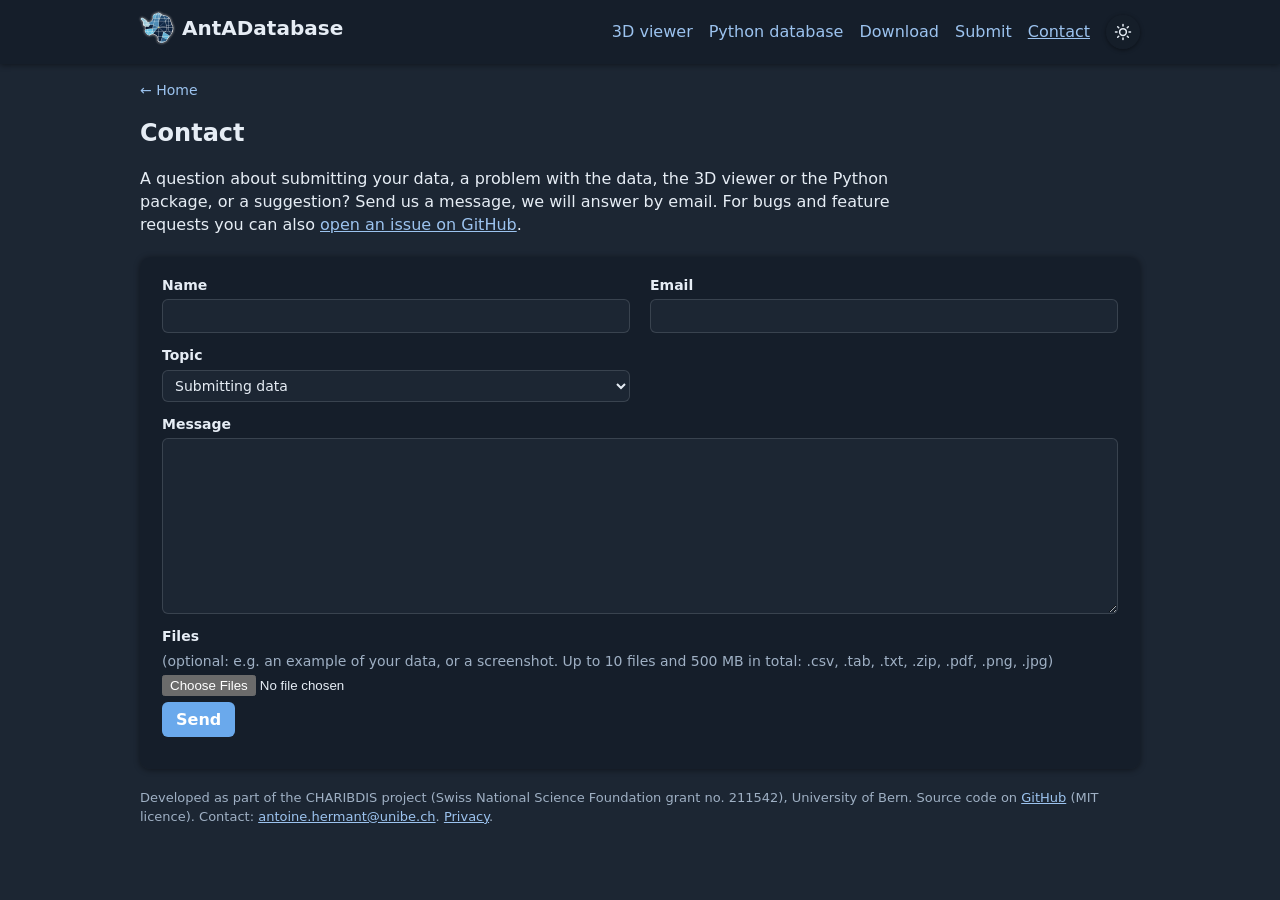
==== contact/index.html @ e87b51c7 "Publish antadatabase.com" ====
<!doctype html>
<html lang="en">
  <head>
    <meta charset="UTF-8" />
    <meta name="viewport" content="width=device-width, initial-scale=1.0" />
    <meta name="color-scheme" content="light dark" />
    <title>Contact the AntADatabase</title>
    <meta name="description" content="Questions, problems or suggestions about the AntADatabase, its data, the 3D viewer or the Python package: send us a message." />
    <link rel="canonical" href="https://antadatabase.com/contact/" />
    <link rel="icon" type="image/png" sizes="192x192" href="/favicon.png" />
    <link rel="icon" type="image/png" sizes="48x48" href="/favicon-48.png" />
    <link rel="apple-touch-icon" href="/apple-touch-icon.png" />
    <meta name="theme-color" content="#2a6aa8" />
    <meta property="og:type" content="website" />
    <meta property="og:site_name" content="AntADatabase" />
    <meta property="og:title" content="Contact the AntADatabase" />
    <meta property="og:description" content="Questions, problems or suggestions about the AntADatabase." />
    <meta property="og:url" content="https://antadatabase.com/contact/" />
    <meta property="og:image" content="https://antadatabase.com/og-image.jpg?v=5" />
    <meta name="twitter:card" content="summary_large_image" />
    <script>
      // Theme before the first paint, as in src/theme.ts: dark unless "Light" (or "Auto"
      // and a light browser) was chosen
      const theme = localStorage.getItem("theme");
      const dark = theme !== "Light" && (theme !== "Auto" || matchMedia("(prefers-color-scheme: dark)").matches);
      document.documentElement.dataset.theme = dark ? "dark" : "light";
    </script>
    <script type="module" crossorigin src="/assets/contact-BhOwsmFt.js"></script>
    <link rel="modulepreload" crossorigin href="/assets/theme-Cf9fWVna.js">
    <link rel="modulepreload" crossorigin href="/assets/verify-CTFEigtI.js">
    <link rel="stylesheet" crossorigin href="/assets/submit-qCICTjGa.css">
    <script>if (!new URLSearchParams(location.search).has("key")) {
        const s = document.createElement("script");
        s.async = true;
        s.src = "https://gc.zgo.at/count.js";
        s.dataset.goatcounter = "https://antadatabase.goatcounter.com/count";
        document.head.append(s);
      }</script>
  </head>
  <body>
    <header id="top">
      <div class="wrap">
        <h1><a href="/"><img class="logo" src="/logo.png" alt="" width="34" height="32" />AntADatabase</a></h1>
        <nav>
          <a href="/viewer/">3D viewer</a>
          <a href="https://docs.antadatabase.com/intro.html">Python database</a>
          <a href="/download/">Download</a>
          <a href="/submit/">Submit</a>
          <a href="/contact/" aria-current="page">Contact</a>
        </nav>
        <button id="theme-toggle" class="theme-toggle" type="button"></button>
      </div>
    </header>

    <main class="wrap">
      <p class="back"><a href="/">← Home</a></p>
      <section id="intro">
        <h2>Contact</h2>
        <p>
          A question about submitting your data, a problem with the data, the 3D viewer or the Python package, or a
          suggestion? Send us a message, we will answer by email. For bugs and feature requests you can also
          <a href="https://github.com/antoinehermant/anta_database/issues" target="_blank" rel="noopener">open an issue on GitHub</a>.
        </p>
      </section>

      <form id="contact-form" class="step" novalidate>
        <div class="grid">
          <label>Name <input id="name" autocomplete="name" required /></label>
          <label>Email <input id="email" type="email" autocomplete="email" required /></label>
          <label>Topic
            <select id="topic">
              <option value="submission">Submitting data</option>
              <option value="data">The data of the database</option>
              <option value="viewer">The 3D viewer or the website</option>
              <option value="python">The Python package</option>
              <option value="other">Other</option>
            </select>
          </label>
        </div>
        <label class="wide">Message <textarea id="message" rows="8" required></textarea></label>
        <label class="wide">Files <span class="muted">(optional: e.g. an example of your data, or a screenshot. Up to
            10 files and 500 MB in total: .csv, .tab, .txt, .zip, .pdf, .png, .jpg)</span>
          <input id="files" type="file" multiple accept=".csv,.tab,.txt,.zip,.pdf,.png,.jpg,.jpeg" />
        </label>
        <div id="verification" hidden>
          <p id="verify-status" class="muted">To send files, verify your email address with a code we send you.</p>
          <p class="with-button"><button type="button" id="send-code">Send a code</button></p>
          <label id="code-field" hidden>Code from the email
            <span class="with-button">
              <input id="code" inputmode="numeric" maxlength="6" autocomplete="one-time-code" placeholder="123456" />
              <button type="button" id="check-code">Verify</button>
            </span>
          </label>
        </div>
        <!-- Left empty by people, filled by bots -->
        <label class="hp" aria-hidden="true">Website <input id="website" tabindex="-1" autocomplete="off" /></label>
        <p class="actions">
          <button type="submit" id="send">Send</button>
          <span id="status" class="muted"></span>
        </p>
      </form>

      <section id="sent" class="step" hidden>
        <h3>Thank you!</h3>
        <p>Your message was sent. We will answer you at <strong id="sent-email"></strong>.</p>
      </section>
    </main>

    <footer class="wrap muted">
      Developed as part of the CHARIBDIS project (Swiss National Science Foundation grant no. 211542), University of
      Bern. Source code on <a href="https://github.com/antoinehermant/anta_database" target="_blank" rel="noopener">GitHub</a>
      (MIT licence). Contact: <a href="mailto:antoine.hermant@unibe.ch">antoine.hermant@unibe.ch</a>. <a href="/privacy/">Privacy</a>.
    </footer>
  </body>
</html>
---- assets/submit-qCICTjGa.css ----
:root{--lightningcss-light:initial;--lightningcss-dark: ;color-scheme:light;--background:#a9bdd4;--panel:#f7fafcf5;--text:#1c2733;--muted:#5a6a7c;--link:#1d5fa8;--shadow:#1e2d3c38;--widget:#1c273312;--widget-hover:#1c27331f;--accent:#2f74c0;--sidebar-width:300px}:root[data-theme=dark]{--lightningcss-light: ;--lightningcss-dark:initial;color-scheme:dark;--background:#1c2633;--panel:#161e2af2;--text:#e6edf5;--muted:#9fb0c4;--link:#9cc3ef;--shadow:#00000073;--widget:#e6edf514;--widget-hover:#e6edf524;--accent:#6aa9ec}.theme-toggle{background:var(--panel);width:34px;height:34px;color:var(--text);box-shadow:0 1px 4px var(--shadow);cursor:pointer;border:none;border-radius:50%;place-items:center;padding:0;display:grid}.theme-toggle:hover{color:var(--accent)}body{background:var(--background);color:var(--text);margin:0;font-family:system-ui,sans-serif;line-height:1.45}a{color:var(--link)}code{background:var(--widget);border-radius:3px;padding:1px 4px}.wrap{max-width:1000px;margin:0 auto;padding:0 20px}.muted{color:var(--muted)}#top{background:var(--panel);box-shadow:0 1px 6px var(--shadow)}#top .wrap{align-items:center;gap:16px;padding-top:12px;padding-bottom:12px;display:flex}#top h1{margin:0;font-size:20px}#top h1 a{color:inherit;align-items:center;gap:8px;text-decoration:none;display:inline-flex}#top h1 .logo{filter:drop-shadow(0 0 1px #fff9)}#top nav{flex-wrap:wrap;gap:4px 16px;margin-left:auto;display:flex}#top nav a{text-decoration:none}#top nav a:hover,#top nav a[aria-current=page]{text-decoration:underline}button{font:inherit;background:var(--widget);color:var(--text);cursor:pointer;border:0;border-radius:6px;padding:6px 14px}button:hover:not(:disabled){background:var(--widget-hover)}footer{padding:24px 20px 40px;font-size:13px}#theme-toggle{align-self:center}.back{margin:16px 0 -12px;font-size:14px}.back a{text-decoration:none}.back a:hover{text-decoration:underline}[hidden]{display:none!important}#intro h2{margin:28px 0 8px}#intro p{max-width:800px}.notice{background:var(--panel);border-left:4px solid #d1a10f;border-radius:6px;padding:10px 14px}.notice.open{border-left-color:#3a9a5b}.step{background:var(--panel);box-shadow:0 1px 6px var(--shadow);border-radius:10px;margin:20px 0;padding:18px 22px 20px}.step h3{align-items:center;gap:10px;margin:0 0 10px;font-size:19px;display:flex}.step .number{background:var(--accent);color:#fff;border-radius:50%;place-items:center;width:28px;height:28px;font-size:15px;display:inline-grid}.step>p{margin:6px 0 12px}.choices{grid-template-columns:repeat(2,1fr);gap:16px;display:grid}.choice{text-align:left;border:2px solid #0000;border-radius:8px;flex-direction:column;gap:8px;padding:14px 16px;line-height:1.4;display:flex}.choice strong{font-size:17px}.choice[aria-pressed=true]{border-color:var(--accent)}.choice .example{color:var(--muted);font-size:13px}.grid{grid-template-columns:repeat(2,1fr);gap:12px 20px;display:grid}label{flex-direction:column;gap:4px;font-size:14px;font-weight:600;display:flex}label .muted{font-weight:400}label.wide{margin-top:12px}label.check{flex-direction:row;align-items:flex-start;gap:8px;font-weight:400}label.check input{margin-top:3px}input:not([type=checkbox]):not([type=radio]):not([type=file]),select,textarea{font:inherit;border:1px solid var(--widget-hover);background:var(--background);color:var(--text);border-radius:6px;min-width:0;padding:6px 8px;font-weight:400}:root[data-theme=light] input:not([type=checkbox]):not([type=radio]):not([type=file]),:root[data-theme=light] select,:root[data-theme=light] textarea{background:#fff}input:focus,textarea:focus{outline:2px solid var(--accent);outline-offset:-1px}.with-button{gap:8px;display:flex}.with-button input{flex:1}.with-button button{white-space:nowrap}.result{font-weight:600}.result:empty{display:none}.tags{border:1px solid var(--widget-hover);cursor:text;border-radius:6px;flex-wrap:wrap;gap:4px;padding:4px;display:flex}.tags input{flex:1;min-width:120px;background:0 0!important;border:0!important;outline:none!important}.tag{background:var(--widget-hover);border-radius:12px;align-items:center;gap:2px;padding:2px 4px 2px 10px;font-weight:400;display:inline-flex}.tag button{background:0 0;padding:0 6px;font-size:15px;line-height:1}.help ul{margin:4px 0;padding-left:22px}.help p{margin:6px 0}#dropzone{border:2px dashed var(--widget-hover);text-align:center;cursor:pointer;border-radius:10px;margin:14px 0;padding:26px;font-weight:400;display:block}#dropzone.over,#dropzone:hover{border-color:var(--accent)}#dropzone input{display:none}#dropzone span{margin-top:4px;display:block}.file{background:var(--widget);border-left:4px solid #3a9a5b;border-radius:6px;margin:10px 0;padding:10px 12px}.file.has-errors{border-left-color:#c94a3a}.file header{flex-wrap:wrap;align-items:baseline;gap:4px 12px;display:flex}.file .remove{margin-left:auto;padding:2px 10px;font-size:13px}.file{margin:6px 0;padding:6px 12px}.file details summary{width:max-content;color:var(--muted);cursor:pointer;font-size:13px}.scroll{margin-top:4px;overflow-x:auto}table{border-collapse:collapse;font-size:13px}th,td{text-align:left;white-space:nowrap;padding:3px 10px 3px 0}.preview th{font-family:ui-monospace,monospace}.preview td{color:var(--muted)}.layers{font-size:14px}.layers input{width:110px}.layers input.irh-number{width:56px}.issues{margin:8px 0;padding:0;list-style:none}.issues li{margin:4px 0;padding-left:24px;position:relative}.issues li:before{font-weight:700;position:absolute;left:2px}.issues .error:before{content:"✕";color:#d0503f}.issues .warning:before{content:"!";color:#d1a10f;left:7px}.issues .ok:before{content:"✓";color:#3a9a5b}#review{grid-template-columns:300px 1fr;align-items:start;gap:20px;display:grid}#map{background:var(--widget);border-radius:8px;width:300px;height:300px}#summary{margin-top:0;font-weight:600}.actions{flex-wrap:wrap;align-items:center;gap:10px 14px;margin-top:16px;display:flex}#submit{background:var(--accent);color:#fff;font-weight:600}#submit:hover:not(:disabled){filter:brightness(1.1)}button:disabled{opacity:.5;cursor:default}@media (width<=700px){.choices,.grid,#review{grid-template-columns:1fr}#map{aspect-ratio:1;width:100%;height:auto}}#verify-status.verified{color:#3a9a5b;font-weight:600}.consent{border:1px solid var(--widget-hover);border-radius:8px;margin:14px 0 0;padding:10px 14px}.consent legend{padding:0 6px;font-size:14px;font-weight:600}.consent label.check{margin:6px 0}.hp{width:1px;height:1px;position:absolute;left:-10000px;overflow:hidden}#send{background:var(--accent);color:#fff;font-weight:600}label .hint{color:var(--muted);font-size:13px;font-weight:400}#licence-message{margin:10px 0 2px}.dev-link{float:right;color:var(--muted);opacity:.6;margin-left:16px;font-size:12px}.dev-link:hover{opacity:1}#construction{background:var(--panel);max-width:640px;box-shadow:0 1px 6px var(--shadow);text-align:center;border-radius:10px;margin:48px auto;padding:28px 32px}#construction .icon{color:#d1a10f;width:56px;height:56px}#construction h2{margin:8px 0}#construction .lead{font-size:18px;font-weight:600}#construction p{margin:10px 0}a.button{background:var(--accent);color:#fff;border-radius:6px;margin-bottom:6px;padding:8px 16px;font-weight:600;text-decoration:none;display:inline-block}a.button:hover{filter:brightness(1.1)}#submit-progress{width:100%;accent-color:var(--accent)}
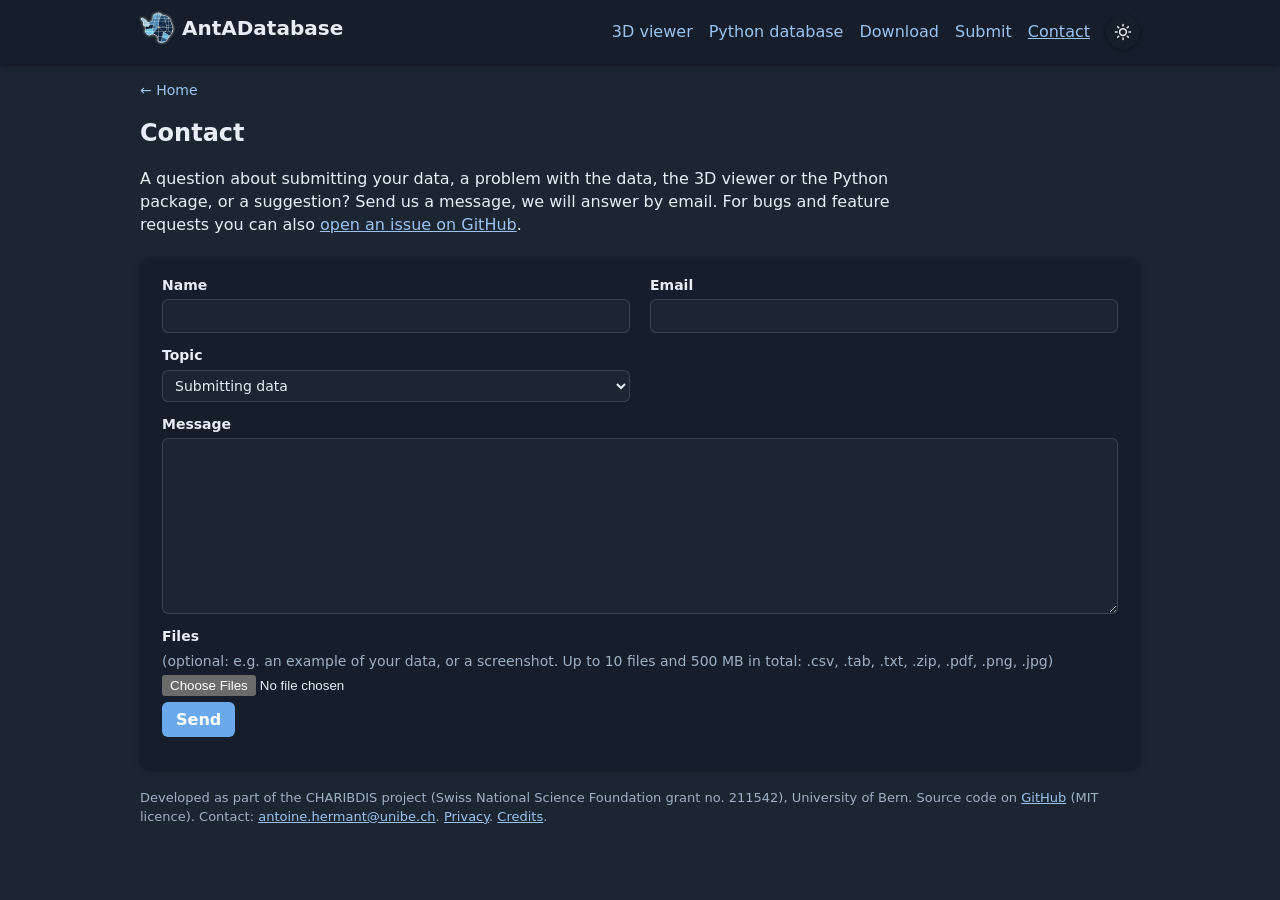
==== commit ac50a404: "Publish antadatabase.com" ====
--- a/contact/index.html
+++ b/contact/index.html
@@ -25,10 +25,10 @@
       const dark = theme !== "Light" && (theme !== "Auto" || matchMedia("(prefers-color-scheme: dark)").matches);
       document.documentElement.dataset.theme = dark ? "dark" : "light";
     </script>
-    <script type="module" crossorigin src="/assets/contact-BhOwsmFt.js"></script>
+    <script type="module" crossorigin src="/assets/contact-CfoIwaET.js"></script>
     <link rel="modulepreload" crossorigin href="/assets/theme-Cf9fWVna.js">
     <link rel="modulepreload" crossorigin href="/assets/verify-CTFEigtI.js">
-    <link rel="stylesheet" crossorigin href="/assets/submit-qCICTjGa.css">
+    <link rel="stylesheet" crossorigin href="/assets/submit-DccsuTM8.css">
     <script>if (!new URLSearchParams(location.search).has("key")) {
         const s = document.createElement("script");
         s.async = true;
@@ -109,7 +109,7 @@
     <footer class="wrap muted">
       Developed as part of the CHARIBDIS project (Swiss National Science Foundation grant no. 211542), University of
       Bern. Source code on <a href="https://github.com/antoinehermant/anta_database" target="_blank" rel="noopener">GitHub</a>
-      (MIT licence). Contact: <a href="mailto:antoine.hermant@unibe.ch">antoine.hermant@unibe.ch</a>. <a href="/privacy/">Privacy</a>.
+      (MIT licence). Contact: <a href="mailto:antoine.hermant@unibe.ch">antoine.hermant@unibe.ch</a>. <a href="/privacy/">Privacy</a>. <a href="/credits/">Credits</a>.
     </footer>
   </body>
 </html>
--- a/assets/submit-DccsuTM8.css
+++ b/assets/submit-DccsuTM8.css
@@ -0,0 +1 @@
+:root{--lightningcss-light:initial;--lightningcss-dark: ;color-scheme:light;--background:#a9bdd4;--panel:#f7fafcf5;--text:#1c2733;--muted:#5a6a7c;--link:#1d5fa8;--shadow:#1e2d3c38;--widget:#1c273312;--widget-hover:#1c27331f;--accent:#2f74c0;--sidebar-width:300px}:root[data-theme=dark]{--lightningcss-light: ;--lightningcss-dark:initial;color-scheme:dark;--background:#1c2633;--panel:#161e2af2;--text:#e6edf5;--muted:#9fb0c4;--link:#9cc3ef;--shadow:#00000073;--widget:#e6edf514;--widget-hover:#e6edf524;--accent:#6aa9ec}.theme-toggle{background:var(--panel);width:34px;height:34px;color:var(--text);box-shadow:0 1px 4px var(--shadow);cursor:pointer;border:none;border-radius:50%;place-items:center;padding:0;display:grid}.theme-toggle:hover{color:var(--accent)}body{background:var(--background);color:var(--text);margin:0;font-family:system-ui,sans-serif;line-height:1.45}a{color:var(--link)}code{background:var(--widget);border-radius:3px;padding:1px 4px}.wrap{max-width:1000px;margin:0 auto;padding:0 20px}.muted{color:var(--muted)}#top{background:var(--panel);box-shadow:0 1px 6px var(--shadow)}#top .wrap{align-items:center;gap:16px;padding-top:12px;padding-bottom:12px;display:flex}#top h1{margin:0;font-size:20px}#top h1 a{color:inherit;align-items:center;gap:8px;text-decoration:none;display:inline-flex}#top h1 .logo{filter:drop-shadow(0 0 1px #fff9)}#top nav{flex-wrap:wrap;gap:4px 16px;margin-left:auto;display:flex}#top nav a{text-decoration:none}#top nav a:hover,#top nav a[aria-current=page]{text-decoration:underline}button{font:inherit;background:var(--widget);color:var(--text);cursor:pointer;border:0;border-radius:6px;padding:6px 14px}button:hover:not(:disabled){background:var(--widget-hover)}footer{padding:24px 20px 40px;font-size:13px}#theme-toggle{align-self:center}.back{margin:16px 0 -12px;font-size:14px}.back a{text-decoration:none}.back a:hover{text-decoration:underline}[hidden]{display:none!important}#intro h2{margin:28px 0 8px}#intro p{max-width:800px}.notice{background:var(--panel);border-left:4px solid #d1a10f;border-radius:6px;padding:10px 14px}.notice.open{border-left-color:#3a9a5b}.step{background:var(--panel);box-shadow:0 1px 6px var(--shadow);border-radius:10px;margin:20px 0;padding:18px 22px 20px}.step h3{align-items:center;gap:10px;margin:0 0 10px;font-size:19px;display:flex}.step .number{background:var(--accent);color:#fff;border-radius:50%;place-items:center;width:28px;height:28px;font-size:15px;display:inline-grid}.step>p{margin:6px 0 12px}.choices{grid-template-columns:repeat(2,1fr);gap:16px;display:grid}.choice{text-align:left;border:2px solid #0000;border-radius:8px;flex-direction:column;gap:8px;padding:14px 16px;line-height:1.4;display:flex}.choice strong{font-size:17px}.choice[aria-pressed=true]{border-color:var(--accent)}.choice .example{color:var(--muted);font-size:13px}.grid{grid-template-columns:repeat(2,1fr);gap:12px 20px;display:grid}label{flex-direction:column;gap:4px;font-size:14px;font-weight:600;display:flex}label .muted{font-weight:400}label.wide{margin-top:12px}label.check{flex-direction:row;align-items:flex-start;gap:8px;font-weight:400}label.check input{margin-top:3px}input:not([type=checkbox]):not([type=radio]):not([type=file]),select,textarea{font:inherit;border:1px solid var(--widget-hover);background:var(--background);color:var(--text);border-radius:6px;min-width:0;padding:6px 8px;font-weight:400}:root[data-theme=light] input:not([type=checkbox]):not([type=radio]):not([type=file]),:root[data-theme=light] select,:root[data-theme=light] textarea{background:#fff}input:focus,textarea:focus{outline:2px solid var(--accent);outline-offset:-1px}.with-button{gap:8px;display:flex}.with-button input{flex:1}.with-button button{white-space:nowrap}.result{font-weight:600}.result:empty{display:none}.tags{border:1px solid var(--widget-hover);cursor:text;border-radius:6px;flex-wrap:wrap;gap:4px;padding:4px;display:flex}.tags input{flex:1;min-width:120px;background:0 0!important;border:0!important;outline:none!important}.tag{background:var(--widget-hover);border-radius:12px;align-items:center;gap:2px;padding:2px 4px 2px 10px;font-weight:400;display:inline-flex}.tag button{background:0 0;padding:0 6px;font-size:15px;line-height:1}.help ul{margin:4px 0;padding-left:22px}.help p{margin:6px 0}#dropzone{border:2px dashed var(--widget-hover);text-align:center;cursor:pointer;border-radius:10px;margin:14px 0;padding:26px;font-weight:400;display:block}#dropzone.over,#dropzone:hover{border-color:var(--accent)}#dropzone input{display:none}#dropzone span{margin-top:4px;display:block}.file{background:var(--widget);border-left:4px solid #3a9a5b;border-radius:6px;margin:10px 0;padding:10px 12px}.file.has-errors{border-left-color:#c94a3a}.file header{flex-wrap:wrap;align-items:baseline;gap:4px 12px;display:flex}.file .remove{margin-left:auto;padding:2px 10px;font-size:13px}.file{margin:6px 0;padding:6px 12px}.file details summary{width:max-content;color:var(--muted);cursor:pointer;font-size:13px}.scroll{margin-top:4px;overflow-x:auto}table{border-collapse:collapse;font-size:13px}th,td{text-align:left;white-space:nowrap;padding:3px 10px 3px 0}.preview th{font-family:ui-monospace,monospace}.preview td{color:var(--muted)}.layers{font-size:14px}.layers input{width:110px}.layers input.irh-number{width:56px}.layers .dating{flex-direction:column;gap:4px;margin-top:4px;display:flex}.layers .dating input{width:190px}#radar-platforms{margin-top:10px}#radar-platforms .platform{align-items:center;gap:8px;margin:0 18px 6px 0;display:inline-flex}.issues{margin:8px 0;padding:0;list-style:none}.issues li{margin:4px 0;padding-left:24px;position:relative}.issues li:before{font-weight:700;position:absolute;left:2px}.issues .error:before{content:"✕";color:#d0503f}.issues .warning:before{content:"!";color:#d1a10f;left:7px}.issues .ok:before{content:"✓";color:#3a9a5b}#review{grid-template-columns:300px 1fr;align-items:start;gap:20px;display:grid}#map{background:var(--widget);border-radius:8px;width:300px;height:300px}#summary{margin-top:0;font-weight:600}.actions{flex-wrap:wrap;align-items:center;gap:10px 14px;margin-top:16px;display:flex}#submit{background:var(--accent);color:#fff;font-weight:600}#submit:hover:not(:disabled){filter:brightness(1.1)}button:disabled{opacity:.5;cursor:default}@media (width<=700px){.choices,.grid,#review{grid-template-columns:1fr}#map{aspect-ratio:1;width:100%;height:auto}}#verify-status.verified{color:#3a9a5b;font-weight:600}.consent{border:1px solid var(--widget-hover);border-radius:8px;margin:14px 0 0;padding:10px 14px}.consent legend{padding:0 6px;font-size:14px;font-weight:600}.consent label.check{margin:6px 0}.hp{width:1px;height:1px;position:absolute;left:-10000px;overflow:hidden}#send{background:var(--accent);color:#fff;font-weight:600}label .hint{color:var(--muted);font-size:13px;font-weight:400}#licence-message{margin:10px 0 2px}.dev-link{float:right;color:var(--muted);opacity:.6;margin-left:16px;font-size:12px}.dev-link:hover{opacity:1}#construction{background:var(--panel);max-width:640px;box-shadow:0 1px 6px var(--shadow);text-align:center;border-radius:10px;margin:48px auto;padding:28px 32px}#construction .icon{color:#d1a10f;width:56px;height:56px}#construction h2{margin:8px 0}#construction .lead{font-size:18px;font-weight:600}#construction p{margin:10px 0}a.button{background:var(--accent);color:#fff;border-radius:6px;margin-bottom:6px;padding:8px 16px;font-weight:600;text-decoration:none;display:inline-block}a.button:hover{filter:brightness(1.1)}#submit-progress{width:100%;accent-color:var(--accent)}
